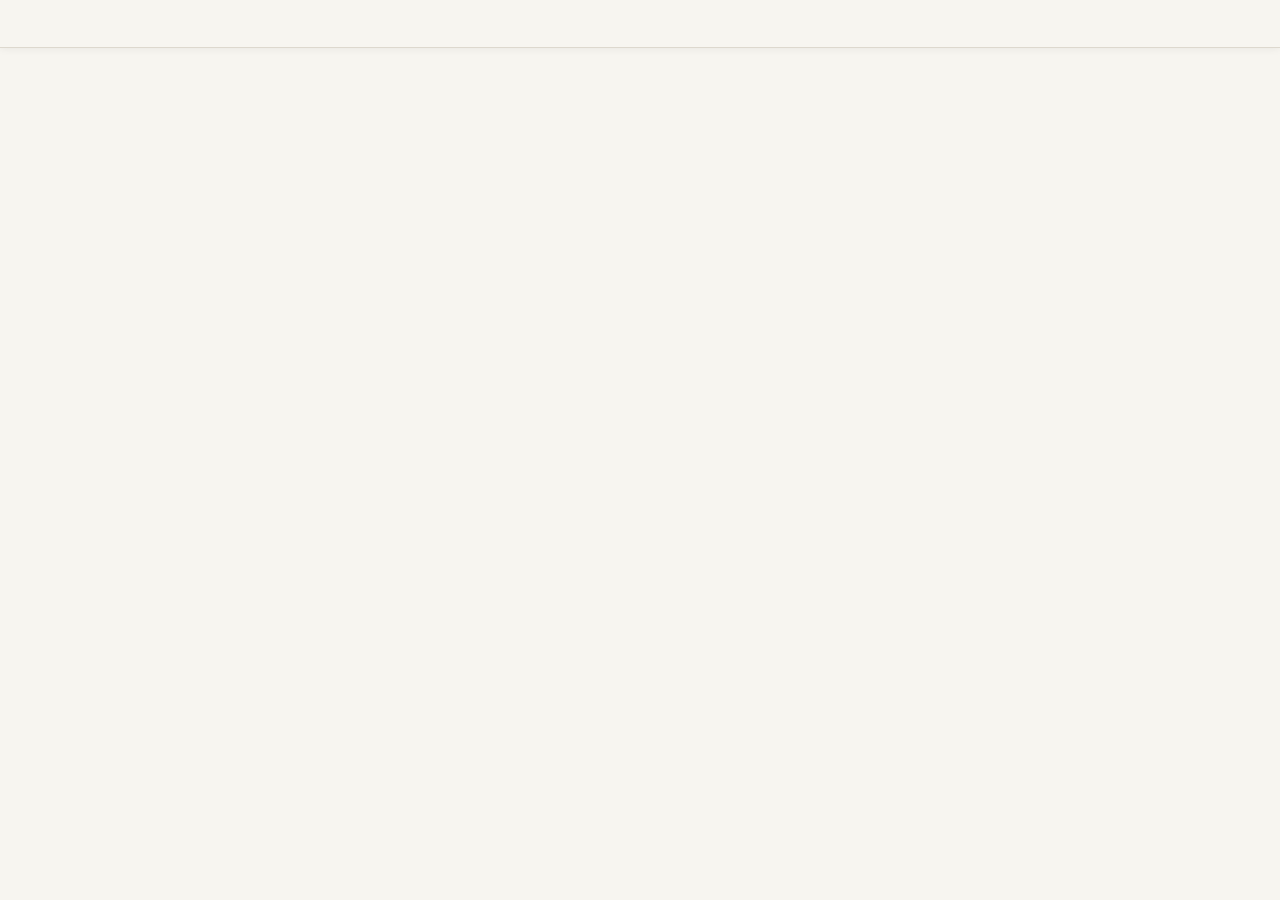
==== index.html @ bd06c94f "add index" ====
<!DOCTYPE html>
<html lang="en">
<head>
<meta charset="UTF-8">
<meta name="viewport" content="width=device-width, initial-scale=1.0">
<title>uOttawa · CSI Course Map</title>
<link href="https://fonts.googleapis.com/css2?family=Space+Mono:wght@400;700&family=DM+Sans:wght@300;400;500&display=swap" rel="stylesheet">
<link rel="stylesheet" href="style.css">
</head>
<body>

<nav id="nav"></nav>
---- style.css ----
/* ── uOttawa Course Map · Shared Styles ─────────────────────────────────── */

:root {
  --bg:         #f7f5f0;
  --border:     #ddd8ce;
  --text:       #2d2a24;
  --muted:      #8c8578;
  --accent:     #7b68ee;
  --prereq:     #e85d7a;
  --unlocks:    #3db891;
  --selected:   #d4960a;
  --panel-bg:   rgba(253,252,250,0.97);
  --legend-bg:  rgba(253,252,250,0.95);
  --header-bg:  rgba(247,245,240,0.98);
  --nav-h:      48px;
}

* { box-sizing: border-box; margin: 0; padding: 0; }

body {
  background: var(--bg);
  color: var(--text);
  font-family: 'DM Sans', sans-serif;
  overflow: hidden;
  height: 100vh;
  width: 100vw;
}

/* ── NAV ──────────────────────────────────────────────────────────────────── */
#nav {
  position: fixed;
  top: 0; left: 0; right: 0;
  height: var(--nav-h);
  z-index: 200;
  background: var(--header-bg);
  border-bottom: 1px solid var(--border);
  display: flex;
  align-items: center;
  padding: 0 20px;
  gap: 6px;
  box-shadow: 0 1px 8px rgba(0,0,0,0.06);
}

#nav .brand {
  font-family: 'Space Mono', monospace;
  font-size: 12px;
  font-weight: 700;
  letter-spacing: .18em;
  text-transform: uppercase;
  color: var(--accent);
  margin-right: 12px;
  white-space: nowrap;
}

#nav .divider {
  width: 1px;
  height: 20px;
  background: var(--border);
  margin: 0 6px;
}

.nav-tab {
  display: flex;
  align-items: center;
  gap: 7px;
  padding: 5px 13px;
  border-radius: 7px;
  font-family: 'Space Mono', monospace;
  font-size: 11px;
  font-weight: 700;
  letter-spacing: .05em;
  text-decoration: none;
  color: var(--muted);
  transition: background .15s, color .15s;
  border: 1px solid transparent;
  white-space: nowrap;
}

.nav-tab:hover {
  background: rgba(0,0,0,0.04);
  color: var(--text);
}

.nav-tab.active {
  color: var(--text);
  border-color: var(--border);
  background: rgba(255,255,255,0.8);
}

.nav-tab .dot {
  width: 8px; height: 8px;
  border-radius: 50%;
  flex-shrink: 0;
}

.nav-tab.coming-soon {
  opacity: 0.4;
  cursor: default;
  pointer-events: none;
}

#nav .hint-text {
  margin-left: auto;
  font-family: 'Space Mono', monospace;
  font-size: 10px;
  color: var(--muted);
}

/* ── INFO PANEL ───────────────────────────────────────────────────────────── */
#info-panel {
  position: fixed;
  top: calc(var(--nav-h) + 12px);
  right: 24px;
  width: 285px;
  z-index: 100;
  background: var(--panel-bg);
  border: 1px solid var(--border);
  border-radius: 12px;
  padding: 18px;
  font-size: 12px;
  display: none;
  max-height: calc(100vh - var(--nav-h) - 36px);
  overflow-y: auto;
  box-shadow: 0 4px 20px rgba(0,0,0,0.09);
}

#info-panel.visible { display: block; }

#info-panel h2 {
  font-family: 'Space Mono', monospace;
  font-size: 13px;
  font-weight: 700;
  color: var(--selected);
  margin-bottom: 4px;
}

.course-name {
  color: var(--text);
  font-size: 11px;
  margin-bottom: 12px;
  line-height: 1.5;
  font-weight: 500;
}

.section-title {
  font-family: 'Space Mono', monospace;
  font-size: 10px;
  text-transform: uppercase;
  letter-spacing: .1em;
  margin-bottom: 6px;
  margin-top: 12px;
}

.section-prereq { color: var(--prereq); }
.section-unlock  { color: var(--unlocks); }

.chip-list { display: flex; flex-wrap: wrap; gap: 5px; }

.chip {
  padding: 3px 8px;
  border-radius: 5px;
  font-family: 'Space Mono', monospace;
  font-size: 10px;
  cursor: pointer;
  transition: opacity .15s, transform .1s;
}
.chip:hover { opacity: .75; transform: translateY(-1px); }
.chip-prereq { background: rgba(232,93,122,.1); color: var(--prereq); border: 1px solid rgba(232,93,122,.3); }
.chip-unlock  { background: rgba(61,184,145,.1);  color: var(--unlocks); border: 1px solid rgba(61,184,145,.3); }

.description {
  color: var(--muted);
  font-size: 11px;
  line-height: 1.6;
  margin-top: 10px;
}

/* ── LEGEND ───────────────────────────────────────────────────────────────── */
#legend {
  position: fixed;
  bottom: 24px;
  left: 24px;
  z-index: 100;
  display: flex;
  flex-direction: column;
  gap: 8px;
  background: var(--legend-bg);
  border: 1px solid var(--border);
  border-radius: 10px;
  padding: 14px 16px;
  box-shadow: 0 2px 14px rgba(0,0,0,0.07);
}

.legend-item {
  display: flex;
  align-items: center;
  gap: 8px;
  font-size: 11px;
  color: var(--muted);
  font-family: 'Space Mono', monospace;
}

.legend-dot  { width: 10px; height: 10px; border-radius: 50%; flex-shrink: 0; }
.legend-line { width: 24px; height: 2px; border-radius: 2px; flex-shrink: 0; }

/* ── HINT ─────────────────────────────────────────────────────────────────── */
#hint {
  position: fixed;
  bottom: 24px;
  right: 24px;
  font-family: 'Space Mono', monospace;
  font-size: 10px;
  color: var(--muted);
  text-align: right;
  line-height: 1.8;
}

/* ── CANVAS STAGE (full area below nav) ──────────────────────────────────── */
#canvas-stage {
  position: fixed;
  top: var(--nav-h);
  left: 0;
  right: 0;
  bottom: 0;
  overflow: hidden;
  z-index: 1;
}

/* ── CANVAS ───────────────────────────────────────────────────────────────── */
#cv {
  display: block;
  cursor: grab;
  /* Sharp scaling: zoom is applied via backing-store size + transform, not CSS scale() */
  image-rendering: auto;
}
#cv:active { cursor: grabbing; }

/* ── Nav search (injected beside hint) ───────────────────────────────────── */
.nav-search {
  position: relative;
  margin-left: auto;
  margin-right: 10px;
  flex: 1;
  max-width: 280px;
  min-width: 120px;
}

.nav-search-input {
  width: 100%;
  font-family: 'Space Mono', monospace;
  font-size: 11px;
  padding: 6px 10px;
  border: 1px solid var(--border);
  border-radius: 8px;
  background: rgba(255, 255, 255, 0.92);
  color: var(--text);
  outline: none;
}
.nav-search-input::placeholder { color: var(--muted); opacity: 0.85; }
.nav-search-input:focus {
  border-color: var(--accent);
  box-shadow: 0 0 0 2px rgba(123, 104, 238, 0.15);
}

.nav-search-results {
  position: absolute;
  top: calc(100% + 4px);
  left: 0;
  right: 0;
  max-height: min(320px, 50vh);
  overflow-y: auto;
  background: var(--panel-bg);
  border: 1px solid var(--border);
  border-radius: 10px;
  box-shadow: 0 8px 28px rgba(0, 0, 0, 0.12);
  z-index: 300;
}

.nav-search-item {
  display: flex;
  flex-direction: column;
  align-items: flex-start;
  gap: 2px;
  width: 100%;
  padding: 8px 12px;
  border: none;
  border-bottom: 1px solid rgba(0, 0, 0, 0.06);
  background: transparent;
  cursor: pointer;
  text-align: left;
  font: inherit;
  color: var(--text);
  transition: background 0.12s;
}
.nav-search-item:last-child { border-bottom: none; }
.nav-search-item:hover { background: rgba(0, 0, 0, 0.04); }

.nav-search-item .ns-code {
  font-family: 'Space Mono', monospace;
  font-size: 11px;
  font-weight: 700;
  color: var(--accent);
}
.nav-search-item .ns-name {
  font-size: 10px;
  color: var(--muted);
  line-height: 1.35;
}

@media (max-width: 720px) {
  #nav .hint-text { display: none; }
  .nav-search { max-width: 160px; }
}
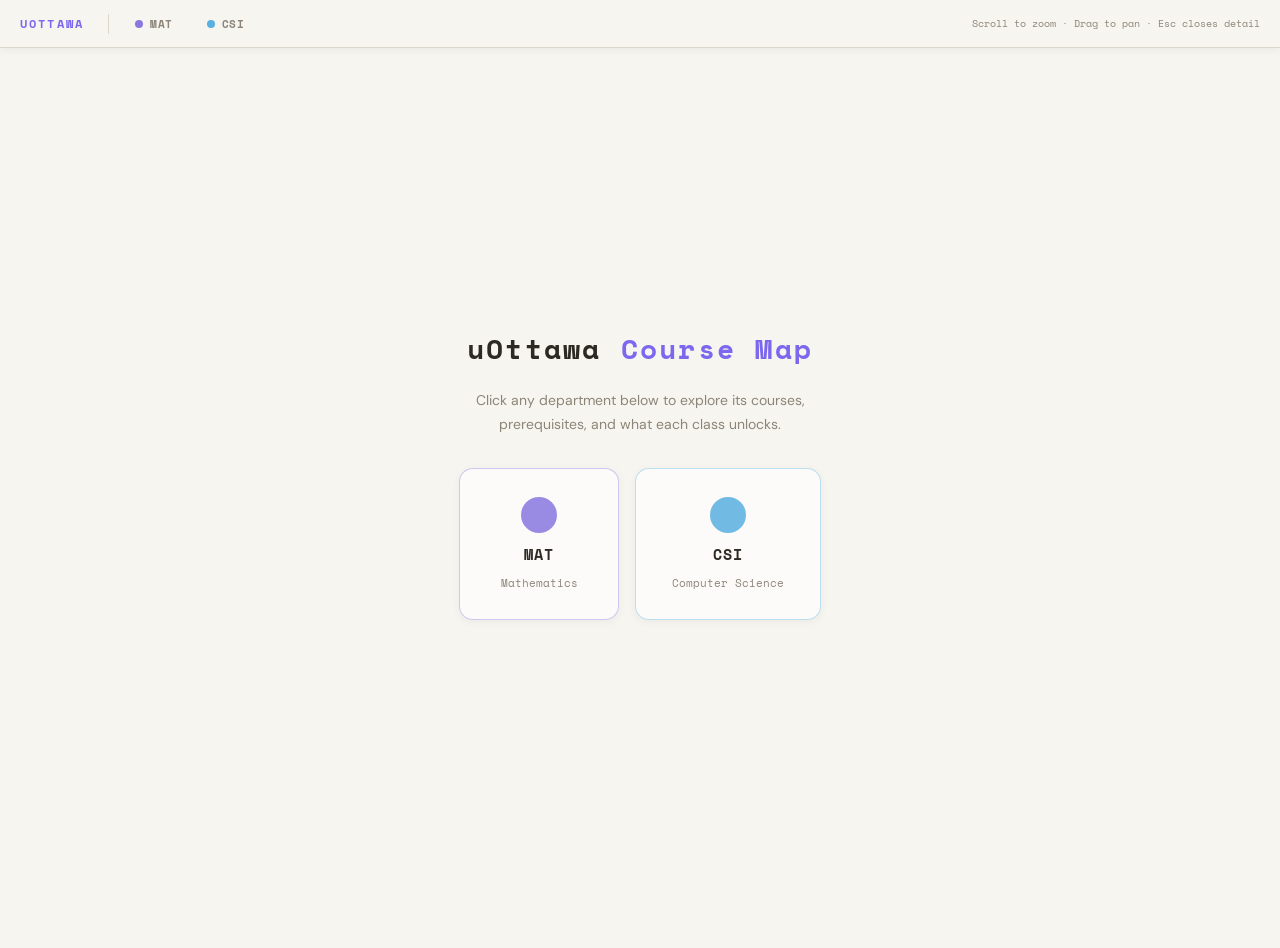
==== commit a2c6474d: "add actual index" ====
--- a/index.html
+++ b/index.html
@@ -3,10 +3,129 @@
 <head>
 <meta charset="UTF-8">
 <meta name="viewport" content="width=device-width, initial-scale=1.0">
-<title>uOttawa · CSI Course Map</title>
+<title>uOttawa · Course Map</title>
 <link href="https://fonts.googleapis.com/css2?family=Space+Mono:wght@400;700&family=DM+Sans:wght@300;400;500&display=swap" rel="stylesheet">
 <link rel="stylesheet" href="style.css">
+<style>
+  body { overflow: auto; }
+
+  #hero {
+    height: calc(100vh - 48px);
+    margin-top: 48px;
+    display: flex;
+    flex-direction: column;
+    align-items: center;
+    justify-content: center;
+    gap: 20px;
+    text-align: center;
+    padding: 40px;
+  }
+
+  #hero h1 {
+    font-family: 'Space Mono', monospace;
+    font-size: 28px;
+    font-weight: 700;
+    color: #2d2a24;
+    letter-spacing: .08em;
+  }
+
+  #hero h1 span { color: #7b68ee; }
+
+  #hero p {
+    font-size: 14px;
+    color: #8c8578;
+    max-width: 420px;
+    line-height: 1.7;
+  }
+
+  .card-row {
+    display: flex;
+    gap: 16px;
+    margin-top: 12px;
+    flex-wrap: wrap;
+    justify-content: center;
+  }
+
+  .dept-card {
+    display: flex;
+    flex-direction: column;
+    align-items: center;
+    gap: 10px;
+    padding: 28px 36px;
+    border-radius: 14px;
+    border: 1.5px solid #ddd8ce;
+    background: rgba(253,252,250,0.9);
+    text-decoration: none;
+    color: inherit;
+    transition: transform .15s, box-shadow .15s, border-color .15s;
+    box-shadow: 0 2px 10px rgba(0,0,0,0.05);
+    min-width: 160px;
+  }
+
+  .dept-card:hover {
+    transform: translateY(-3px);
+    box-shadow: 0 6px 20px rgba(0,0,0,0.1);
+  }
+
+  .dept-card .dot {
+    width: 36px; height: 36px;
+    border-radius: 50%;
+    opacity: .85;
+  }
+
+  .dept-card .label {
+    font-family: 'Space Mono', monospace;
+    font-size: 15px;
+    font-weight: 700;
+    letter-spacing: .08em;
+  }
+
+  .dept-card .sublabel {
+    font-size: 11px;
+    color: #8c8578;
+    font-family: 'Space Mono', monospace;
+  }
+
+  .dept-card.coming-soon {
+    opacity: .45;
+    pointer-events: none;
+  }
+</style>
 </head>
 <body>
 
-<nav id="nav"></nav>+<nav id="nav"></nav>
+
+<div id="hero">
+  <h1>uOttawa <span>Course Map</span></h1>
+  <p>Click any department below to explore its courses, prerequisites, and what each class unlocks.</p>
+
+  <div class="card-row" id="cards"></div>
+</div>
+
+<script src="nav.js"></script>
+<script>
+  buildNav(null); // no active tab — this is the home page
+
+  // Build cards from the same PAGES array nav.js defines
+  const row = document.getElementById('cards');
+  PAGES.forEach(page => {
+    const a = document.createElement('a');
+    a.href = page.ready ? page.href : '#';
+    a.className = 'dept-card' + (page.ready ? '' : ' coming-soon');
+
+    a.innerHTML = `
+      <div class="dot" style="background:${page.dot}"></div>
+      <div class="label">${page.label}</div>
+      <div class="sublabel">${page.title}${page.ready ? '' : ' · soon'}</div>
+    `;
+
+    a.style.borderColor = page.dot + '66';
+    a.addEventListener('mouseenter', () => { if(page.ready) a.style.borderColor = page.dot; });
+    a.addEventListener('mouseleave', () => { a.style.borderColor = page.dot + '66'; });
+
+    row.appendChild(a);
+  });
+</script>
+</body>
+</html>
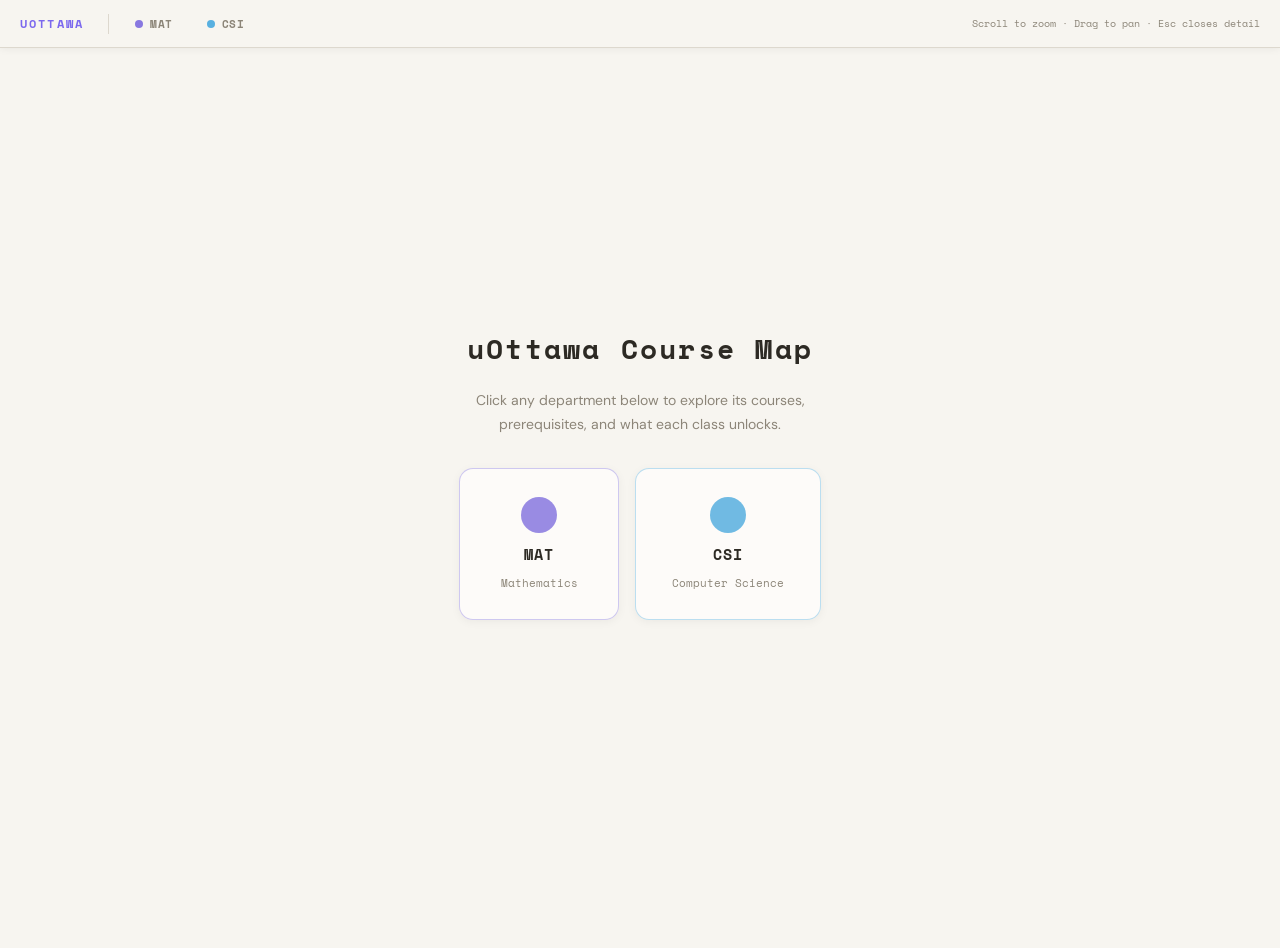
==== commit 479e68c5: "click nav" ====
--- a/index.html
+++ b/index.html
@@ -97,7 +97,7 @@
 <nav id="nav"></nav>
 
 <div id="hero">
-  <h1>uOttawa <span>Course Map</span></h1>
+  <h1>uOttawa Course Map</h1>
   <p>Click any department below to explore its courses, prerequisites, and what each class unlocks.</p>
 
   <div class="card-row" id="cards"></div>
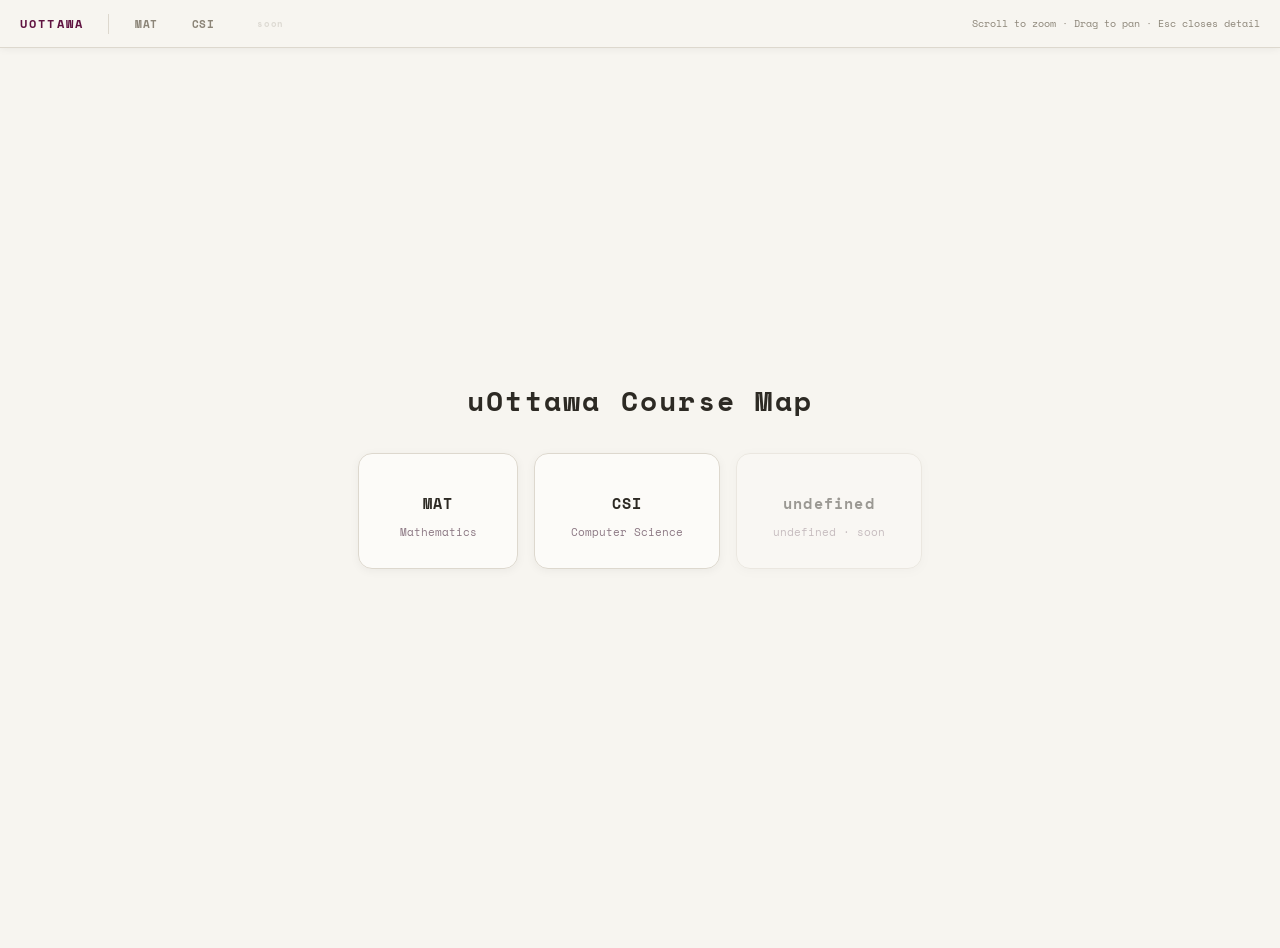
==== commit 0e0c5b47: "new page" ====
--- a/index.html
+++ b/index.html
@@ -2,6 +2,7 @@
 <html lang="en">
 <head>
 <meta charset="UTF-8">
+<link rel="icon" href="favicon/favicon.ico">
 <meta name="viewport" content="width=device-width, initial-scale=1.0">
 <title>uOttawa · Course Map</title>
 <link href="https://fonts.googleapis.com/css2?family=Space+Mono:wght@400;700&family=DM+Sans:wght@300;400;500&display=swap" rel="stylesheet">
@@ -29,7 +30,7 @@
     letter-spacing: .08em;
   }
 
-  #hero h1 span { color: #7b68ee; }
+  #hero h1 span { color: #221a4e; }
 
   #hero p {
     font-size: 14px;
@@ -67,12 +68,6 @@
     box-shadow: 0 6px 20px rgba(0,0,0,0.1);
   }
 
-  .dept-card .dot {
-    width: 36px; height: 36px;
-    border-radius: 50%;
-    opacity: .85;
-  }
-
   .dept-card .label {
     font-family: 'Space Mono', monospace;
     font-size: 15px;
@@ -82,7 +77,7 @@
 
   .dept-card .sublabel {
     font-size: 11px;
-    color: #8c8578;
+    color: #8c7884;
     font-family: 'Space Mono', monospace;
   }
 
@@ -98,14 +93,13 @@
 
 <div id="hero">
   <h1>uOttawa Course Map</h1>
-  <p>Click any department below to explore its courses, prerequisites, and what each class unlocks.</p>
 
   <div class="card-row" id="cards"></div>
 </div>
 
 <script src="nav.js"></script>
 <script>
-  buildNav(null); // no active tab — this is the home page
+  buildNav(null);
 
   // Build cards from the same PAGES array nav.js defines
   const row = document.getElementById('cards');
@@ -127,5 +121,6 @@
     row.appendChild(a);
   });
 </script>
+
 </body>
 </html>
--- a/style.css
+++ b/style.css
@@ -5,7 +5,7 @@
   --border:     #ddd8ce;
   --text:       #2d2a24;
   --muted:      #8c8578;
-  --accent:     #7b68ee;
+  --accent:     #5f1240;
   --prereq:     #e85d7a;
   --unlocks:    #3db891;
   --selected:   #d4960a;
